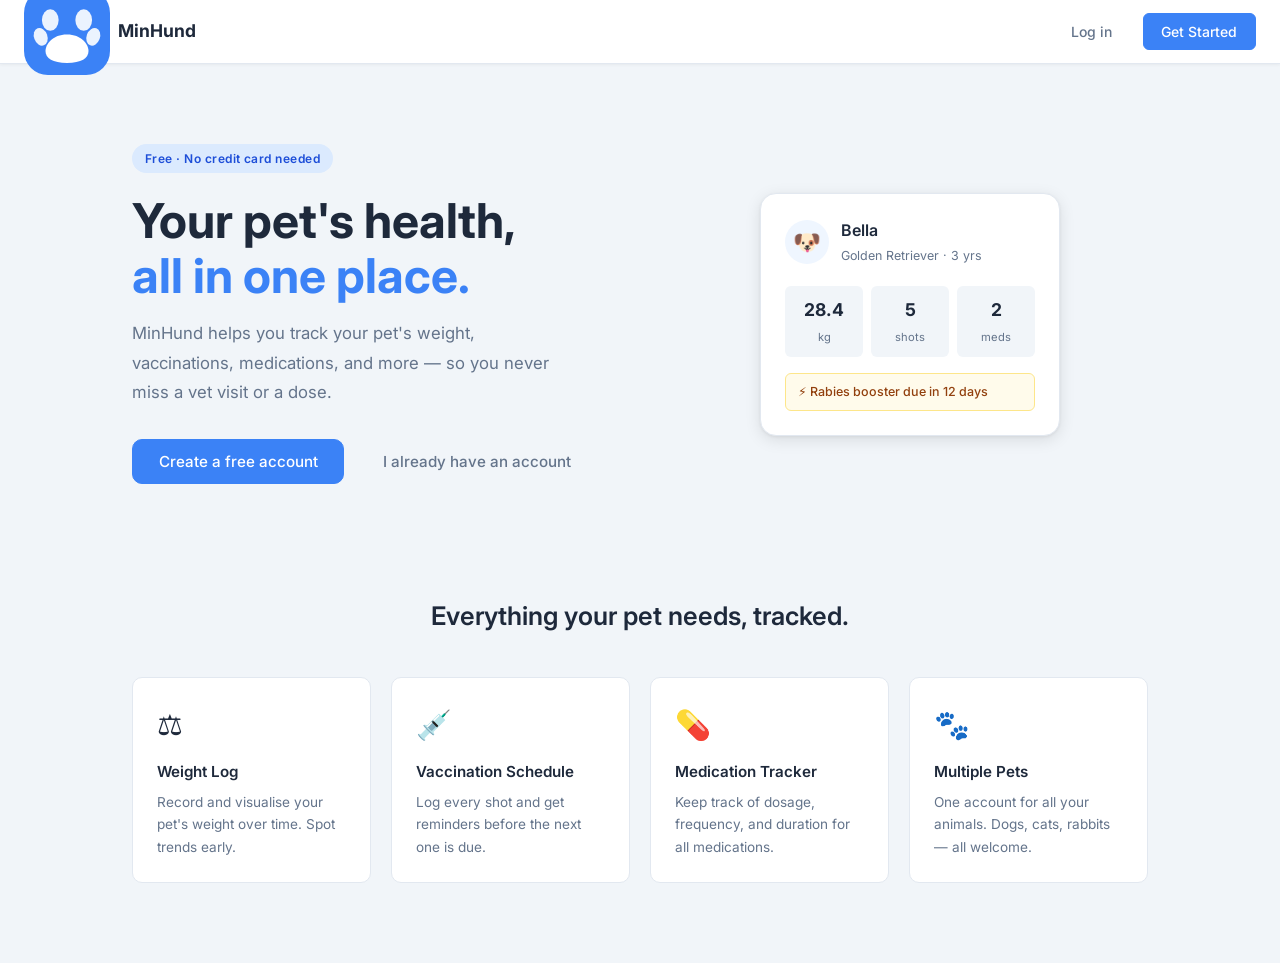
==== minhund/index.html @ 9fe9ff62 "Add MinHund pet health tracker app Full SPA with localStorage accounts, pet profiles, weight log wit" ====
<!DOCTYPE html>
<html lang="en">
<head>
  <meta charset="UTF-8" />
  <meta name="viewport" content="width=device-width, initial-scale=1.0" />
  <title>MinHund — Pet Health Tracker</title>
  <link rel="preconnect" href="https://fonts.googleapis.com" />
  <link rel="preconnect" href="https://fonts.gstatic.com" crossorigin />
  <link href="https://fonts.googleapis.com/css2?family=Inter:wght@300;400;500;600;700&display=swap" rel="stylesheet" />
  <link rel="stylesheet" href="styles.css" />
</head>
<body>

  <!-- ============ TOAST ============ -->
  <div id="toast" class="toast" role="alert" aria-live="polite"></div>

  <!-- ============ NAV ============ -->
  <nav class="nav" id="main-nav">
    <a href="#" class="nav__logo" onclick="showView('landing'); return false;">
      <svg class="nav__logo-icon" viewBox="0 0 36 36" fill="none" xmlns="http://www.w3.org/2000/svg">
        <rect width="36" height="36" rx="10" fill="#3B82F6"/>
        <ellipse cx="11" cy="13" rx="3.5" ry="4.5" fill="white" opacity="0.9"/>
        <ellipse cx="25" cy="13" rx="3.5" ry="4.5" fill="white" opacity="0.9"/>
        <ellipse cx="7" cy="20" rx="2.8" ry="3.8" fill="white" opacity="0.9" transform="rotate(-20 7 20)"/>
        <ellipse cx="29" cy="20" rx="2.8" ry="3.8" fill="white" opacity="0.9" transform="rotate(20 29 20)"/>
        <path d="M18 19 C12 19 9 23 9 26 C9 29 12 31 18 31 C24 31 27 29 27 26 C27 23 24 19 18 19Z" fill="white"/>
      </svg>
      <span>MinHund</span>
    </a>
    <div class="nav__actions" id="nav-actions">
      <button class="btn btn--ghost" onclick="showView('auth','login')">Log in</button>
      <button class="btn btn--primary" onclick="showView('auth','register')">Get Started</button>
    </div>
    <div class="nav__user hidden" id="nav-user">
      <span class="nav__greeting" id="nav-greeting"></span>
      <button class="btn btn--ghost btn--sm" onclick="logout()">Log out</button>
    </div>
  </nav>

  <!-- ============ VIEW: LANDING ============ -->
  <main id="view-landing" class="view">
    <section class="hero">
      <div class="hero__text">
        <span class="badge">Free · No credit card needed</span>
        <h1>Your pet's health,<br /><em>all in one place.</em></h1>
        <p>MinHund helps you track your pet's weight, vaccinations, medications, and more — so you never miss a vet visit or a dose.</p>
        <div class="hero__ctas">
          <button class="btn btn--primary btn--lg" onclick="showView('auth','register')">Create a free account</button>
          <button class="btn btn--ghost btn--lg" onclick="showView('auth','login')">I already have an account</button>
        </div>
      </div>
      <div class="hero__visual" aria-hidden="true">
        <div class="hero__card-demo">
          <div class="demo-card">
            <div class="demo-card__header">
              <div class="demo-avatar demo-avatar--dog">🐶</div>
              <div>
                <strong>Bella</strong>
                <span>Golden Retriever · 3 yrs</span>
              </div>
            </div>
            <div class="demo-stats">
              <div class="demo-stat"><span class="demo-stat__val">28.4</span><span class="demo-stat__label">kg</span></div>
              <div class="demo-stat"><span class="demo-stat__val">5</span><span class="demo-stat__label">shots</span></div>
              <div class="demo-stat"><span class="demo-stat__val">2</span><span class="demo-stat__label">meds</span></div>
            </div>
            <div class="demo-alert">⚡ Rabies booster due in 12 days</div>
          </div>
        </div>
      </div>
    </section>

    <section class="features">
      <h2>Everything your pet needs, tracked.</h2>
      <div class="features__grid">
        <div class="feature-card">
          <div class="feature-card__icon">⚖️</div>
          <h3>Weight Log</h3>
          <p>Record and visualise your pet's weight over time. Spot trends early.</p>
        </div>
        <div class="feature-card">
          <div class="feature-card__icon">💉</div>
          <h3>Vaccination Schedule</h3>
          <p>Log every shot and get reminders before the next one is due.</p>
        </div>
        <div class="feature-card">
          <div class="feature-card__icon">💊</div>
          <h3>Medication Tracker</h3>
          <p>Keep track of dosage, frequency, and duration for all medications.</p>
        </div>
        <div class="feature-card">
          <div class="feature-card__icon">🐾</div>
          <h3>Multiple Pets</h3>
          <p>One account for all your animals. Dogs, cats, rabbits — all welcome.</p>
        </div>
      </div>
    </section>
  </main>

  <!-- ============ VIEW: AUTH ============ -->
  <main id="view-auth" class="view hidden">
    <div class="auth-wrap">
      <div class="auth-box">
        <div class="auth-tabs">
          <button class="auth-tab active" id="tab-login" onclick="switchAuthTab('login')">Log in</button>
          <button class="auth-tab" id="tab-register" onclick="switchAuthTab('register')">Register</button>
        </div>

        <!-- Login -->
        <form id="form-login" class="auth-form" onsubmit="handleLogin(event)">
          <h2>Welcome back</h2>
          <div class="form-group">
            <label for="login-email">Email</label>
            <input type="email" id="login-email" class="input" placeholder="you@example.com" required />
          </div>
          <div class="form-group">
            <label for="login-password">Password</label>
            <input type="password" id="login-password" class="input" placeholder="••••••••" required />
          </div>
          <p class="auth-error hidden" id="login-error"></p>
          <button type="submit" class="btn btn--primary btn--full">Log in</button>
          <p class="auth-switch">No account? <a href="#" onclick="switchAuthTab('register'); return false;">Register free</a></p>
        </form>

        <!-- Register -->
        <form id="form-register" class="auth-form hidden" onsubmit="handleRegister(event)">
          <h2>Create your account</h2>
          <div class="form-group">
            <label for="reg-name">Your name</label>
            <input type="text" id="reg-name" class="input" placeholder="Jane Smith" required />
          </div>
          <div class="form-group">
            <label for="reg-email">Email</label>
            <input type="email" id="reg-email" class="input" placeholder="you@example.com" required />
          </div>
          <div class="form-group">
            <label for="reg-password">Password</label>
            <input type="password" id="reg-password" class="input" placeholder="Min. 6 characters" minlength="6" required />
          </div>
          <p class="auth-error hidden" id="reg-error"></p>
          <button type="submit" class="btn btn--primary btn--full">Create account</button>
          <p class="auth-switch">Already registered? <a href="#" onclick="switchAuthTab('login'); return false;">Log in</a></p>
        </form>
      </div>
    </div>
  </main>

  <!-- ============ VIEW: DASHBOARD ============ -->
  <main id="view-dashboard" class="view hidden">
    <div class="container">
      <div class="dashboard-header">
        <div>
          <h1 class="page-title">Your Pets</h1>
          <p class="page-sub" id="dashboard-sub"></p>
        </div>
        <button class="btn btn--primary" onclick="showView('pet-form')">
          <svg viewBox="0 0 20 20" fill="currentColor" width="16" height="16"><path d="M10 3a1 1 0 011 1v5h5a1 1 0 110 2h-5v5a1 1 0 11-2 0v-5H4a1 1 0 110-2h5V4a1 1 0 011-1z"/></svg>
          Add Pet
        </button>
      </div>

      <!-- Upcoming reminders -->
      <div id="reminders-section" class="hidden">
        <h2 class="section-title">Upcoming Reminders</h2>
        <div class="reminders-list" id="reminders-list"></div>
      </div>

      <!-- Pet grid -->
      <h2 class="section-title" id="pets-heading">All Pets</h2>
      <div class="pets-grid" id="pets-grid"></div>

      <!-- Empty state -->
      <div class="empty-state hidden" id="empty-pets">
        <div class="empty-state__icon">🐾</div>
        <h3>No pets yet</h3>
        <p>Add your first pet to start tracking their health.</p>
        <button class="btn btn--primary" onclick="showView('pet-form')">Add your first pet</button>
      </div>
    </div>
  </main>

  <!-- ============ VIEW: PET DETAIL ============ -->
  <main id="view-pet" class="view hidden">
    <div class="container">
      <button class="back-btn" onclick="showView('dashboard')">
        <svg viewBox="0 0 20 20" fill="currentColor" width="16" height="16"><path fill-rule="evenodd" d="M9.707 16.707a1 1 0 01-1.414 0l-6-6a1 1 0 010-1.414l6-6a1 1 0 011.414 1.414L5.414 9H17a1 1 0 110 2H5.414l4.293 4.293a1 1 0 010 1.414z"/></svg>
        Back to dashboard
      </button>

      <div class="pet-header" id="pet-header"></div>

      <div class="tabs">
        <button class="tab active" data-tab="overview" onclick="switchTab('overview')">Overview</button>
        <button class="tab" data-tab="weight" onclick="switchTab('weight')">Weight</button>
        <button class="tab" data-tab="vaccinations" onclick="switchTab('vaccinations')">Vaccinations</button>
        <button class="tab" data-tab="medications" onclick="switchTab('medications')">Medications</button>
      </div>

      <!-- Tab: Overview -->
      <div class="tab-panel active" id="panel-overview">
        <div class="overview-grid">
          <div class="card" id="overview-info"></div>
          <div class="card" id="overview-upcoming"></div>
        </div>
      </div>

      <!-- Tab: Weight -->
      <div class="tab-panel hidden" id="panel-weight">
        <div class="panel-header">
          <h2 class="section-title">Weight History</h2>
          <button class="btn btn--primary btn--sm" onclick="showModal('weight')">+ Add Entry</button>
        </div>
        <div class="card" id="weight-chart-wrap">
          <svg id="weight-chart" width="100%" height="160"></svg>
        </div>
        <div class="table-wrap">
          <table class="data-table" id="weight-table">
            <thead><tr><th>Date</th><th>Weight</th><th>Notes</th><th></th></tr></thead>
            <tbody id="weight-tbody"></tbody>
          </table>
        </div>
        <div class="empty-state hidden" id="weight-empty">
          <div class="empty-state__icon">⚖️</div>
          <p>No weight entries yet.</p>
          <button class="btn btn--primary btn--sm" onclick="showModal('weight')">Add first entry</button>
        </div>
      </div>

      <!-- Tab: Vaccinations -->
      <div class="tab-panel hidden" id="panel-vaccinations">
        <div class="panel-header">
          <h2 class="section-title">Vaccinations</h2>
          <button class="btn btn--primary btn--sm" onclick="showModal('vaccination')">+ Add Vaccination</button>
        </div>
        <div class="table-wrap">
          <table class="data-table" id="vacc-table">
            <thead><tr><th>Vaccine</th><th>Date Given</th><th>Next Due</th><th>Notes</th><th></th></tr></thead>
            <tbody id="vacc-tbody"></tbody>
          </table>
        </div>
        <div class="empty-state hidden" id="vacc-empty">
          <div class="empty-state__icon">💉</div>
          <p>No vaccinations recorded yet.</p>
          <button class="btn btn--primary btn--sm" onclick="showModal('vaccination')">Add first vaccination</button>
        </div>
      </div>

      <!-- Tab: Medications -->
      <div class="tab-panel hidden" id="panel-medications">
        <div class="panel-header">
          <h2 class="section-title">Medications</h2>
          <button class="btn btn--primary btn--sm" onclick="showModal('medication')">+ Add Medication</button>
        </div>
        <div class="table-wrap">
          <table class="data-table" id="med-table">
            <thead><tr><th>Medication</th><th>Dosage</th><th>Frequency</th><th>Start</th><th>End</th><th>Notes</th><th></th></tr></thead>
            <tbody id="med-tbody"></tbody>
          </table>
        </div>
        <div class="empty-state hidden" id="med-empty">
          <div class="empty-state__icon">💊</div>
          <p>No medications recorded yet.</p>
          <button class="btn btn--primary btn--sm" onclick="showModal('medication')">Add first medication</button>
        </div>
      </div>
    </div>
  </main>

  <!-- ============ VIEW: PET FORM (add/edit) ============ -->
  <main id="view-pet-form" class="view hidden">
    <div class="container container--narrow">
      <button class="back-btn" id="pet-form-back" onclick="showView('dashboard')">
        <svg viewBox="0 0 20 20" fill="currentColor" width="16" height="16"><path fill-rule="evenodd" d="M9.707 16.707a1 1 0 01-1.414 0l-6-6a1 1 0 010-1.414l6-6a1 1 0 011.414 1.414L5.414 9H17a1 1 0 110 2H5.414l4.293 4.293a1 1 0 010 1.414z"/></svg>
        Cancel
      </button>
      <h1 class="page-title" id="pet-form-title">Add a Pet</h1>
      <form class="card form-card" id="pet-form" onsubmit="handlePetForm(event)">
        <div class="form-row">
          <div class="form-group">
            <label for="pet-name">Pet Name *</label>
            <input type="text" id="pet-name" class="input" placeholder="Bella" required />
          </div>
          <div class="form-group">
            <label for="pet-species">Species *</label>
            <select id="pet-species" class="input" required>
              <option value="">Select…</option>
              <option>Dog</option>
              <option>Cat</option>
              <option>Rabbit</option>
              <option>Bird</option>
              <option>Other</option>
            </select>
          </div>
        </div>
        <div class="form-row">
          <div class="form-group">
            <label for="pet-breed">Breed</label>
            <input type="text" id="pet-breed" class="input" placeholder="e.g. Golden Retriever" />
          </div>
          <div class="form-group">
            <label for="pet-gender">Gender</label>
            <select id="pet-gender" class="input">
              <option value="">Unknown</option>
              <option>Male</option>
              <option>Female</option>
            </select>
          </div>
        </div>
        <div class="form-row">
          <div class="form-group">
            <label for="pet-dob">Date of Birth</label>
            <input type="date" id="pet-dob" class="input" />
          </div>
          <div class="form-group">
            <label for="pet-color">Colour / Markings</label>
            <input type="text" id="pet-color" class="input" placeholder="e.g. Golden, white paws" />
          </div>
        </div>
        <div class="form-group">
          <label for="pet-microchip">Microchip Number</label>
          <input type="text" id="pet-microchip" class="input" placeholder="15-digit number" />
        </div>
        <div class="form-group">
          <label for="pet-notes">Notes</label>
          <textarea id="pet-notes" class="input textarea" rows="3" placeholder="Allergies, vet info, anything useful…"></textarea>
        </div>
        <div class="form-actions">
          <button type="button" class="btn btn--ghost" onclick="showView('dashboard')">Cancel</button>
          <button type="submit" class="btn btn--primary" id="pet-form-submit">Save Pet</button>
        </div>
      </form>
    </div>
  </main>

  <!-- ============ MODALS ============ -->
  <div class="modal-backdrop hidden" id="modal-backdrop" onclick="hideModal()"></div>

  <!-- Weight modal -->
  <div class="modal hidden" id="modal-weight">
    <div class="modal__header">
      <h3>Add Weight Entry</h3>
      <button class="modal__close" onclick="hideModal()">✕</button>
    </div>
    <form onsubmit="handleAddRecord(event,'weight')">
      <div class="form-row">
        <div class="form-group">
          <label for="w-date">Date *</label>
          <input type="date" id="w-date" class="input" required />
        </div>
        <div class="form-group">
          <label for="w-value">Weight *</label>
          <div class="input-group">
            <input type="number" id="w-value" class="input" step="0.1" min="0" placeholder="0.0" required />
            <select id="w-unit" class="input input--unit">
              <option>kg</option>
              <option>lbs</option>
            </select>
          </div>
        </div>
      </div>
      <div class="form-group">
        <label for="w-notes">Notes</label>
        <input type="text" id="w-notes" class="input" placeholder="Optional notes" />
      </div>
      <div class="form-actions">
        <button type="button" class="btn btn--ghost" onclick="hideModal()">Cancel</button>
        <button type="submit" class="btn btn--primary">Save Entry</button>
      </div>
    </form>
  </div>

  <!-- Vaccination modal -->
  <div class="modal hidden" id="modal-vaccination">
    <div class="modal__header">
      <h3>Add Vaccination</h3>
      <button class="modal__close" onclick="hideModal()">✕</button>
    </div>
    <form onsubmit="handleAddRecord(event,'vaccination')">
      <div class="form-group">
        <label for="v-name">Vaccine Name *</label>
        <input type="text" id="v-name" class="input" placeholder="e.g. Rabies, Distemper" required />
      </div>
      <div class="form-row">
        <div class="form-group">
          <label for="v-given">Date Given *</label>
          <input type="date" id="v-given" class="input" required />
        </div>
        <div class="form-group">
          <label for="v-due">Next Due</label>
          <input type="date" id="v-due" class="input" />
        </div>
      </div>
      <div class="form-group">
        <label for="v-notes">Notes</label>
        <input type="text" id="v-notes" class="input" placeholder="Batch number, clinic, etc." />
      </div>
      <div class="form-actions">
        <button type="button" class="btn btn--ghost" onclick="hideModal()">Cancel</button>
        <button type="submit" class="btn btn--primary">Save Vaccination</button>
      </div>
    </form>
  </div>

  <!-- Medication modal -->
  <div class="modal hidden" id="modal-medication">
    <div class="modal__header">
      <h3>Add Medication</h3>
      <button class="modal__close" onclick="hideModal()">✕</button>
    </div>
    <form onsubmit="handleAddRecord(event,'medication')">
      <div class="form-row">
        <div class="form-group">
          <label for="m-name">Medication Name *</label>
          <input type="text" id="m-name" class="input" placeholder="e.g. Bravecto, Apoquel" required />
        </div>
        <div class="form-group">
          <label for="m-dosage">Dosage *</label>
          <input type="text" id="m-dosage" class="input" placeholder="e.g. 500mg" required />
        </div>
      </div>
      <div class="form-group">
        <label for="m-frequency">Frequency *</label>
        <input type="text" id="m-frequency" class="input" placeholder="e.g. Once daily, Every 3 months" required />
      </div>
      <div class="form-row">
        <div class="form-group">
          <label for="m-start">Start Date</label>
          <input type="date" id="m-start" class="input" />
        </div>
        <div class="form-group">
          <label for="m-end">End Date</label>
          <input type="date" id="m-end" class="input" />
        </div>
      </div>
      <div class="form-group">
        <label for="m-notes">Notes</label>
        <input type="text" id="m-notes" class="input" placeholder="Prescribing vet, reason, etc." />
      </div>
      <div class="form-actions">
        <button type="button" class="btn btn--ghost" onclick="hideModal()">Cancel</button>
        <button type="submit" class="btn btn--primary">Save Medication</button>
      </div>
    </form>
  </div>

  <script src="app.js"></script>
</body>
</html>
---- minhund/styles.css ----
/* ===========================
   Reset & Variables
   =========================== */
*, *::before, *::after { box-sizing: border-box; margin: 0; padding: 0; }

:root {
  --blue:        #3B82F6;
  --blue-dark:   #1D4ED8;
  --blue-light:  #EFF6FF;
  --blue-mid:    #DBEAFE;
  --amber:       #F59E0B;
  --amber-light: #FFFBEB;
  --green:       #10B981;
  --green-light: #ECFDF5;
  --red:         #EF4444;
  --red-light:   #FEF2F2;
  --purple:      #8B5CF6;

  --bg:       #F1F5F9;
  --surface:  #FFFFFF;
  --border:   #E2E8F0;
  --text:     #1E293B;
  --muted:    #64748B;
  --subtle:   #94A3B8;

  --nav-h: 64px;
  --radius: 10px;
  --radius-sm: 6px;
  --radius-lg: 16px;
  --shadow: 0 1px 3px rgba(0,0,0,0.08), 0 4px 16px rgba(0,0,0,0.04);
  --shadow-md: 0 4px 16px rgba(0,0,0,0.1), 0 1px 3px rgba(0,0,0,0.06);
  --transition: 0.2s ease;
  --font: 'Inter', system-ui, sans-serif;
}

html { scroll-behavior: smooth; }

body {
  font-family: var(--font);
  background: var(--bg);
  color: var(--text);
  font-size: 0.9rem;
  line-height: 1.6;
  -webkit-font-smoothing: antialiased;
  padding-top: var(--nav-h);
}

a { color: var(--blue); text-decoration: none; }
a:hover { text-decoration: underline; }
ul { list-style: none; }
svg { display: block; }
button { font-family: var(--font); cursor: pointer; }
input, select, textarea { font-family: var(--font); }

.hidden { display: none !important; }

/* ===========================
   Layout
   =========================== */
.container {
  max-width: 1080px;
  margin-inline: auto;
  padding: 2.5rem 1.5rem;
}

.container--narrow {
  max-width: 640px;
}

/* ===========================
   Navigation
   =========================== */
.nav {
  position: fixed;
  top: 0; left: 0; right: 0;
  height: var(--nav-h);
  display: flex;
  align-items: center;
  justify-content: space-between;
  padding-inline: 1.5rem;
  background: var(--surface);
  border-bottom: 1px solid var(--border);
  box-shadow: 0 1px 3px rgba(0,0,0,0.05);
  z-index: 50;
}

.nav__logo {
  display: flex;
  align-items: center;
  gap: 0.5rem;
  text-decoration: none;
  color: var(--text);
  font-weight: 700;
  font-size: 1.1rem;
}

.nav__logo-icon { flex-shrink: 0; }

.nav__actions, .nav__user {
  display: flex;
  align-items: center;
  gap: 0.75rem;
}

.nav__greeting {
  font-size: 0.85rem;
  color: var(--muted);
}

/* ===========================
   Buttons
   =========================== */
.btn {
  display: inline-flex;
  align-items: center;
  gap: 0.4rem;
  padding: 0.55rem 1.1rem;
  border-radius: var(--radius-sm);
  font-size: 0.875rem;
  font-weight: 500;
  border: 1.5px solid transparent;
  transition: all var(--transition);
  white-space: nowrap;
}

.btn--primary {
  background: var(--blue);
  color: white;
  border-color: var(--blue);
}
.btn--primary:hover {
  background: var(--blue-dark);
  border-color: var(--blue-dark);
  transform: translateY(-1px);
  box-shadow: 0 4px 12px rgba(59,130,246,0.3);
}

.btn--ghost {
  background: transparent;
  color: var(--muted);
  border-color: transparent;
}
.btn--ghost:hover { color: var(--text); background: var(--bg); }

.btn--danger {
  background: transparent;
  color: var(--red);
  border-color: transparent;
  padding: 0.3rem 0.5rem;
  font-size: 0.8rem;
}
.btn--danger:hover { background: var(--red-light); }

.btn--lg { padding: 0.75rem 1.6rem; font-size: 0.95rem; border-radius: var(--radius); }
.btn--sm { padding: 0.4rem 0.85rem; font-size: 0.8rem; }
.btn--full { width: 100%; justify-content: center; }

/* ===========================
   Views
   =========================== */
.view { min-height: calc(100vh - var(--nav-h)); }

/* ===========================
   Landing
   =========================== */
.hero {
  display: grid;
  grid-template-columns: 1fr 1fr;
  gap: 4rem;
  align-items: center;
  max-width: 1080px;
  margin-inline: auto;
  padding: 5rem 2rem 4rem;
}

.hero .badge {
  display: inline-block;
  background: var(--blue-mid);
  color: var(--blue-dark);
  font-size: 0.75rem;
  font-weight: 600;
  letter-spacing: 0.04em;
  padding: 0.3rem 0.8rem;
  border-radius: 100px;
  margin-bottom: 1.25rem;
}

.hero h1 {
  font-size: clamp(2rem, 4vw, 3rem);
  font-weight: 700;
  line-height: 1.15;
  color: var(--text);
  margin-bottom: 1rem;
}

.hero h1 em {
  font-style: normal;
  color: var(--blue);
}

.hero > .hero__text > p {
  font-size: 1.05rem;
  color: var(--muted);
  max-width: 420px;
  margin-bottom: 2rem;
  line-height: 1.75;
}

.hero__ctas {
  display: flex;
  gap: 0.75rem;
  flex-wrap: wrap;
}

/* Demo card */
.hero__card-demo {
  display: flex;
  justify-content: center;
}

.demo-card {
  background: var(--surface);
  border: 1px solid var(--border);
  border-radius: var(--radius-lg);
  padding: 1.5rem;
  width: 100%;
  max-width: 300px;
  box-shadow: var(--shadow-md);
}

.demo-card__header {
  display: flex;
  align-items: center;
  gap: 0.75rem;
  margin-bottom: 1.25rem;
}

.demo-avatar {
  width: 44px;
  height: 44px;
  border-radius: 50%;
  display: flex;
  align-items: center;
  justify-content: center;
  font-size: 1.4rem;
  background: var(--blue-light);
}

.demo-card__header strong {
  display: block;
  font-size: 1rem;
  font-weight: 600;
}

.demo-card__header span {
  font-size: 0.78rem;
  color: var(--muted);
}

.demo-stats {
  display: grid;
  grid-template-columns: repeat(3, 1fr);
  gap: 0.5rem;
  margin-bottom: 1rem;
}

.demo-stat {
  background: var(--bg);
  border-radius: var(--radius-sm);
  padding: 0.6rem 0.4rem;
  text-align: center;
}

.demo-stat__val {
  display: block;
  font-size: 1.1rem;
  font-weight: 700;
  color: var(--text);
}

.demo-stat__label {
  font-size: 0.7rem;
  color: var(--muted);
}

.demo-alert {
  background: var(--amber-light);
  color: #92400E;
  border: 1px solid #FDE68A;
  border-radius: var(--radius-sm);
  padding: 0.5rem 0.75rem;
  font-size: 0.78rem;
  font-weight: 500;
}

/* Features */
.features {
  max-width: 1080px;
  margin-inline: auto;
  padding: 3rem 2rem 5rem;
}

.features h2 {
  font-size: 1.6rem;
  font-weight: 600;
  text-align: center;
  margin-bottom: 2.5rem;
  color: var(--text);
}

.features__grid {
  display: grid;
  grid-template-columns: repeat(4, 1fr);
  gap: 1.25rem;
}

.feature-card {
  background: var(--surface);
  border: 1px solid var(--border);
  border-radius: var(--radius);
  padding: 1.5rem;
  transition: box-shadow var(--transition), transform var(--transition);
}

.feature-card:hover {
  box-shadow: var(--shadow-md);
  transform: translateY(-3px);
}

.feature-card__icon {
  font-size: 1.8rem;
  margin-bottom: 0.75rem;
}

.feature-card h3 {
  font-size: 0.95rem;
  font-weight: 600;
  margin-bottom: 0.4rem;
}

.feature-card p {
  font-size: 0.85rem;
  color: var(--muted);
  line-height: 1.65;
}

/* ===========================
   Auth
   =========================== */
.auth-wrap {
  display: flex;
  align-items: center;
  justify-content: center;
  min-height: calc(100vh - var(--nav-h));
  padding: 2rem 1rem;
}

.auth-box {
  background: var(--surface);
  border: 1px solid var(--border);
  border-radius: var(--radius-lg);
  padding: 2.5rem;
  width: 100%;
  max-width: 420px;
  box-shadow: var(--shadow-md);
}

.auth-tabs {
  display: flex;
  border-bottom: 1px solid var(--border);
  margin-bottom: 2rem;
}

.auth-tab {
  flex: 1;
  background: none;
  border: none;
  padding: 0.75rem;
  font-size: 0.9rem;
  font-weight: 500;
  color: var(--muted);
  cursor: pointer;
  border-bottom: 2px solid transparent;
  margin-bottom: -1px;
  transition: all var(--transition);
}

.auth-tab.active {
  color: var(--blue);
  border-bottom-color: var(--blue);
}

.auth-form h2 {
  font-size: 1.25rem;
  font-weight: 600;
  margin-bottom: 1.5rem;
}

.auth-error {
  font-size: 0.83rem;
  color: var(--red);
  background: var(--red-light);
  border-radius: var(--radius-sm);
  padding: 0.5rem 0.75rem;
  margin-bottom: 0.75rem;
}

.auth-switch {
  text-align: center;
  color: var(--muted);
  font-size: 0.83rem;
  margin-top: 1rem;
}

/* ===========================
   Form elements
   =========================== */
.form-group {
  display: flex;
  flex-direction: column;
  gap: 0.35rem;
  margin-bottom: 1rem;
}

.form-group label {
  font-size: 0.8rem;
  font-weight: 500;
  color: var(--muted);
  letter-spacing: 0.02em;
}

.input {
  background: var(--bg);
  border: 1.5px solid var(--border);
  border-radius: var(--radius-sm);
  padding: 0.6rem 0.85rem;
  font-size: 0.9rem;
  color: var(--text);
  width: 100%;
  transition: border-color var(--transition), box-shadow var(--transition);
  outline: none;
  appearance: none;
}

.input:focus {
  border-color: var(--blue);
  box-shadow: 0 0 0 3px rgba(59,130,246,0.12);
  background: var(--surface);
}

.input::placeholder { color: var(--subtle); }
.textarea { resize: vertical; min-height: 80px; }

.input-group {
  display: flex;
  gap: 0.5rem;
}

.input--unit {
  width: 70px;
  flex-shrink: 0;
}

.form-row {
  display: grid;
  grid-template-columns: 1fr 1fr;
  gap: 1rem;
}

.form-actions {
  display: flex;
  justify-content: flex-end;
  gap: 0.75rem;
  margin-top: 1.5rem;
}

.form-card {
  padding: 2rem;
}

/* ===========================
   Dashboard
   =========================== */
.dashboard-header {
  display: flex;
  justify-content: space-between;
  align-items: flex-start;
  margin-bottom: 2rem;
  flex-wrap: wrap;
  gap: 1rem;
}

.page-title {
  font-size: 1.6rem;
  font-weight: 700;
  color: var(--text);
}

.page-sub {
  font-size: 0.85rem;
  color: var(--muted);
  margin-top: 0.2rem;
}

.section-title {
  font-size: 1rem;
  font-weight: 600;
  color: var(--text);
  margin-bottom: 1rem;
}

/* Reminders */
.reminders-list {
  display: flex;
  flex-direction: column;
  gap: 0.5rem;
  margin-bottom: 2rem;
}

.reminder-item {
  display: flex;
  align-items: center;
  gap: 0.75rem;
  background: var(--amber-light);
  border: 1px solid #FDE68A;
  border-radius: var(--radius-sm);
  padding: 0.6rem 0.9rem;
  font-size: 0.85rem;
}

.reminder-item.urgent {
  background: var(--red-light);
  border-color: #FECACA;
}

.reminder-item__icon { font-size: 1rem; }
.reminder-item__text { color: var(--text); }
.reminder-item__days { margin-left: auto; font-weight: 600; font-size: 0.8rem; color: var(--muted); }

/* Pets grid */
.pets-grid {
  display: grid;
  grid-template-columns: repeat(auto-fill, minmax(260px, 1fr));
  gap: 1.25rem;
}

.pet-card {
  background: var(--surface);
  border: 1.5px solid var(--border);
  border-radius: var(--radius-lg);
  padding: 1.5rem;
  cursor: pointer;
  transition: all var(--transition);
  box-shadow: var(--shadow);
}

.pet-card:hover {
  border-color: var(--blue);
  box-shadow: var(--shadow-md);
  transform: translateY(-3px);
}

.pet-card__top {
  display: flex;
  align-items: center;
  gap: 1rem;
  margin-bottom: 1rem;
}

.pet-avatar {
  width: 52px;
  height: 52px;
  border-radius: 50%;
  background: var(--blue-light);
  display: flex;
  align-items: center;
  justify-content: center;
  font-size: 1.5rem;
  flex-shrink: 0;
}

.pet-card__name {
  font-size: 1.05rem;
  font-weight: 700;
  margin-bottom: 0.15rem;
}

.pet-card__meta {
  font-size: 0.78rem;
  color: var(--muted);
}

.pet-card__stats {
  display: flex;
  gap: 0.75rem;
  flex-wrap: wrap;
}

.pet-chip {
  background: var(--bg);
  border-radius: 100px;
  padding: 0.25rem 0.6rem;
  font-size: 0.75rem;
  color: var(--muted);
  display: flex;
  align-items: center;
  gap: 0.25rem;
}

.pet-chip.alert {
  background: var(--amber-light);
  color: #92400E;
}

/* ===========================
   Pet Detail
   =========================== */
.back-btn {
  display: inline-flex;
  align-items: center;
  gap: 0.4rem;
  background: none;
  border: none;
  color: var(--muted);
  font-size: 0.85rem;
  cursor: pointer;
  margin-bottom: 1.5rem;
  padding: 0;
  transition: color var(--transition);
}
.back-btn:hover { color: var(--blue); }

.pet-header {
  display: flex;
  align-items: center;
  gap: 1.5rem;
  margin-bottom: 2rem;
  flex-wrap: wrap;
}

.pet-header__avatar {
  width: 72px;
  height: 72px;
  border-radius: 50%;
  background: var(--blue-light);
  display: flex;
  align-items: center;
  justify-content: center;
  font-size: 2rem;
  flex-shrink: 0;
}

.pet-header__info h1 {
  font-size: 1.6rem;
  font-weight: 700;
}

.pet-header__meta {
  font-size: 0.85rem;
  color: var(--muted);
  margin-top: 0.2rem;
}

.pet-header__actions {
  margin-left: auto;
  display: flex;
  gap: 0.5rem;
}

/* Tabs */
.tabs {
  display: flex;
  gap: 0;
  border-bottom: 2px solid var(--border);
  margin-bottom: 1.5rem;
  overflow-x: auto;
}

.tab {
  background: none;
  border: none;
  padding: 0.75rem 1.25rem;
  font-size: 0.875rem;
  font-weight: 500;
  color: var(--muted);
  cursor: pointer;
  border-bottom: 2px solid transparent;
  margin-bottom: -2px;
  white-space: nowrap;
  transition: all var(--transition);
}

.tab.active, .tab:hover { color: var(--blue); }
.tab.active { border-bottom-color: var(--blue); }

.tab-panel { display: none; }
.tab-panel.active { display: block; }

.panel-header {
  display: flex;
  justify-content: space-between;
  align-items: center;
  margin-bottom: 1rem;
}

/* Overview grid */
.overview-grid {
  display: grid;
  grid-template-columns: 1fr 1fr;
  gap: 1.25rem;
}

/* Card */
.card {
  background: var(--surface);
  border: 1px solid var(--border);
  border-radius: var(--radius);
  padding: 1.5rem;
  box-shadow: var(--shadow);
}

.card h3 {
  font-size: 0.9rem;
  font-weight: 600;
  color: var(--muted);
  margin-bottom: 1rem;
  text-transform: uppercase;
  letter-spacing: 0.06em;
}

.info-grid {
  display: grid;
  grid-template-columns: 1fr 1fr;
  gap: 0.75rem 1.5rem;
}

.info-item__label {
  font-size: 0.72rem;
  color: var(--subtle);
  text-transform: uppercase;
  letter-spacing: 0.05em;
  margin-bottom: 0.15rem;
}

.info-item__value {
  font-size: 0.9rem;
  font-weight: 500;
  color: var(--text);
}

.upcoming-list {
  display: flex;
  flex-direction: column;
  gap: 0.5rem;
}

.upcoming-item {
  display: flex;
  align-items: center;
  gap: 0.6rem;
  font-size: 0.85rem;
  padding: 0.5rem;
  border-radius: var(--radius-sm);
  background: var(--bg);
}

.upcoming-item .badge-days {
  margin-left: auto;
  font-size: 0.75rem;
  font-weight: 600;
  color: var(--amber);
}

.upcoming-item .badge-days.urgent { color: var(--red); }

/* Table */
.table-wrap {
  background: var(--surface);
  border: 1px solid var(--border);
  border-radius: var(--radius);
  overflow: hidden;
  box-shadow: var(--shadow);
}

.data-table {
  width: 100%;
  border-collapse: collapse;
  font-size: 0.875rem;
}

.data-table th {
  background: var(--bg);
  padding: 0.75rem 1rem;
  text-align: left;
  font-size: 0.75rem;
  font-weight: 600;
  text-transform: uppercase;
  letter-spacing: 0.05em;
  color: var(--muted);
  border-bottom: 1px solid var(--border);
}

.data-table td {
  padding: 0.85rem 1rem;
  border-bottom: 1px solid var(--border);
  color: var(--text);
  vertical-align: middle;
}

.data-table tr:last-child td { border-bottom: none; }
.data-table tr:hover td { background: var(--bg); }

.status-pill {
  display: inline-block;
  padding: 0.2rem 0.6rem;
  border-radius: 100px;
  font-size: 0.72rem;
  font-weight: 600;
}

.status-pill--due { background: var(--amber-light); color: #92400E; }
.status-pill--ok  { background: var(--green-light); color: #065F46; }
.status-pill--overdue { background: var(--red-light); color: #991B1B; }
.status-pill--active { background: var(--blue-light); color: var(--blue-dark); }

/* Weight chart */
#weight-chart-wrap {
  margin-bottom: 1.25rem;
  padding: 1rem;
  min-height: 180px;
}

.chart-line { fill: none; stroke: var(--blue); stroke-width: 2.5; stroke-linejoin: round; stroke-linecap: round; }
.chart-area { fill: url(#chart-gradient); }
.chart-dot  { fill: var(--blue); stroke: white; stroke-width: 2; }
.chart-label{ font-size: 10px; fill: var(--muted); font-family: var(--font); }
.chart-empty { font-size: 0.85rem; fill: var(--subtle); font-family: var(--font); }

/* ===========================
   Modal
   =========================== */
.modal-backdrop {
  position: fixed;
  inset: 0;
  background: rgba(15, 23, 42, 0.5);
  backdrop-filter: blur(4px);
  z-index: 200;
}

.modal {
  position: fixed;
  top: 50%;
  left: 50%;
  transform: translate(-50%, -50%);
  background: var(--surface);
  border: 1px solid var(--border);
  border-radius: var(--radius-lg);
  padding: 1.75rem;
  width: 100%;
  max-width: 480px;
  max-height: 90vh;
  overflow-y: auto;
  z-index: 201;
  box-shadow: 0 20px 60px rgba(0,0,0,0.2);
}

.modal__header {
  display: flex;
  justify-content: space-between;
  align-items: center;
  margin-bottom: 1.25rem;
}

.modal__header h3 { font-size: 1rem; font-weight: 600; }

.modal__close {
  background: none;
  border: none;
  font-size: 1rem;
  color: var(--muted);
  cursor: pointer;
  padding: 0.25rem;
  line-height: 1;
  transition: color var(--transition);
}
.modal__close:hover { color: var(--text); }

/* ===========================
   Empty state
   =========================== */
.empty-state {
  text-align: center;
  padding: 4rem 2rem;
  color: var(--muted);
}

.empty-state__icon {
  font-size: 2.5rem;
  margin-bottom: 0.75rem;
}

.empty-state h3 {
  font-size: 1rem;
  font-weight: 600;
  color: var(--text);
  margin-bottom: 0.4rem;
}

.empty-state p {
  font-size: 0.875rem;
  margin-bottom: 1.25rem;
}

/* ===========================
   Toast
   =========================== */
.toast {
  position: fixed;
  bottom: 1.5rem;
  right: 1.5rem;
  background: var(--text);
  color: white;
  padding: 0.75rem 1.25rem;
  border-radius: var(--radius);
  font-size: 0.875rem;
  font-weight: 500;
  z-index: 300;
  transform: translateY(100px);
  opacity: 0;
  transition: transform 0.3s ease, opacity 0.3s ease;
  max-width: 320px;
  box-shadow: var(--shadow-md);
}

.toast.show {
  transform: translateY(0);
  opacity: 1;
}

.toast.success { background: var(--green); }
.toast.error   { background: var(--red); }

/* ===========================
   Responsive
   =========================== */
@media (max-width: 768px) {
  .hero { grid-template-columns: 1fr; padding: 3rem 1.5rem; }
  .hero__visual { display: none; }
  .features__grid { grid-template-columns: repeat(2, 1fr); }
  .overview-grid { grid-template-columns: 1fr; }
  .form-row { grid-template-columns: 1fr; }
  .pet-header__actions { margin-left: 0; }
  .modal { max-width: calc(100vw - 2rem); }
}

@media (max-width: 480px) {
  .features__grid { grid-template-columns: 1fr; }
  .info-grid { grid-template-columns: 1fr; }
}
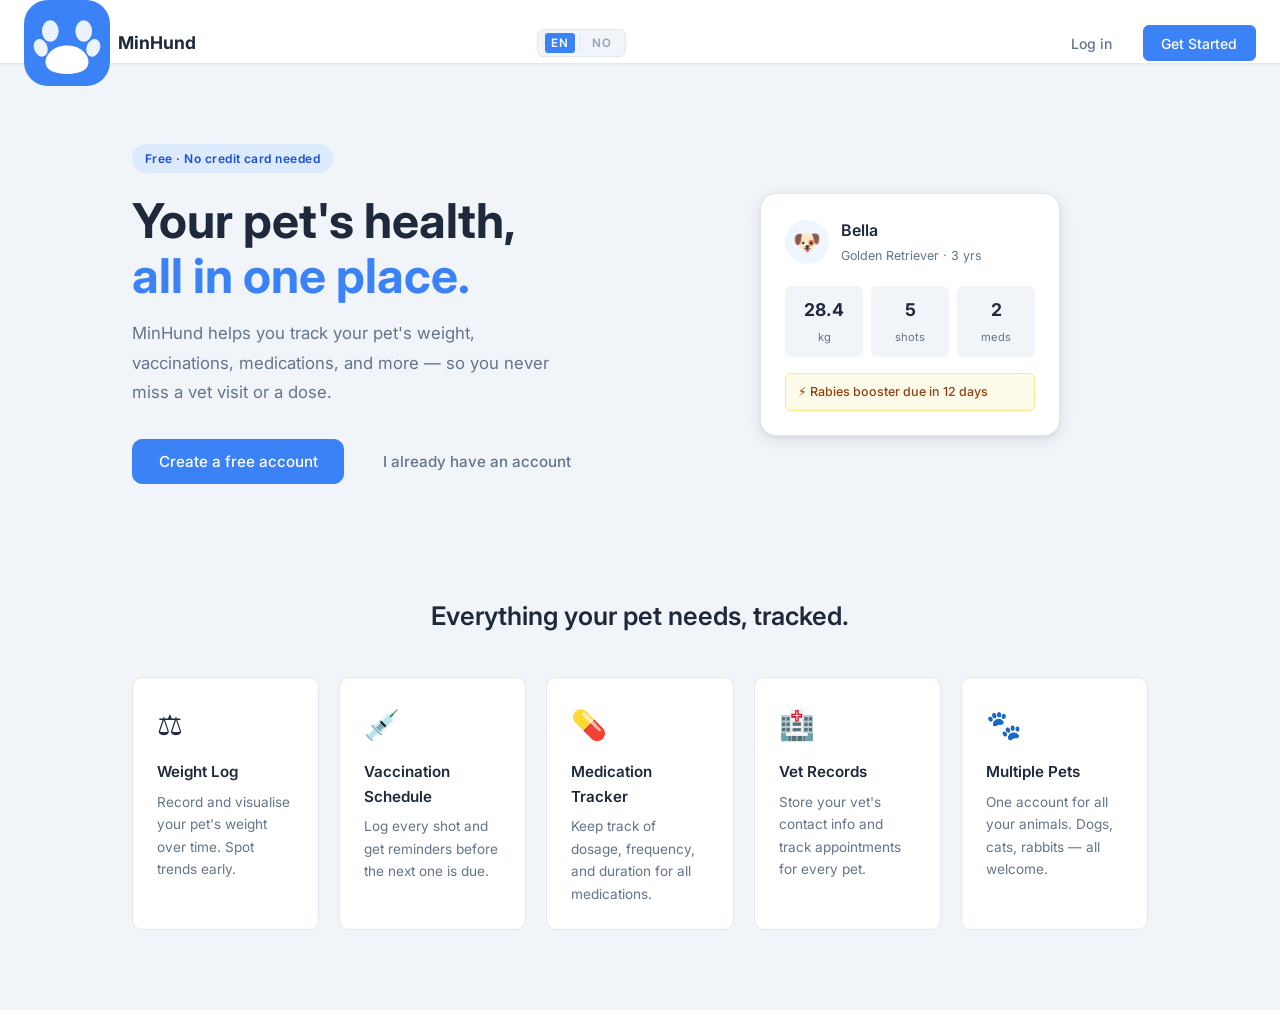
==== commit 2d9e61cb: "Add EN/NO language toggle, pet photo upload, and vet tab to MinHund - Language toggle (EN/NO) in nav" ====
--- a/minhund/index.html
+++ b/minhund/index.html
@@ -1,5 +1,5 @@
 <!DOCTYPE html>
-<html lang="en">
+<html lang="en" id="html-root">
 <head>
   <meta charset="UTF-8" />
   <meta name="viewport" content="width=device-width, initial-scale=1.0" />
@@ -27,13 +27,22 @@
       </svg>
       <span>MinHund</span>
     </a>
+
+    <div class="nav__center">
+      <div class="lang-toggle">
+        <button id="lang-en" class="lang-btn active" onclick="setLang('en')">EN</button>
+        <span class="lang-divider">|</span>
+        <button id="lang-no" class="lang-btn" onclick="setLang('no')">NO</button>
+      </div>
+    </div>
+
     <div class="nav__actions" id="nav-actions">
-      <button class="btn btn--ghost" onclick="showView('auth','login')">Log in</button>
-      <button class="btn btn--primary" onclick="showView('auth','register')">Get Started</button>
+      <button class="btn btn--ghost" onclick="showView('auth','login')" data-i18n="navLogin">Log in</button>
+      <button class="btn btn--primary" onclick="showView('auth','register')" data-i18n="navGetStarted">Get Started</button>
     </div>
     <div class="nav__user hidden" id="nav-user">
       <span class="nav__greeting" id="nav-greeting"></span>
-      <button class="btn btn--ghost btn--sm" onclick="logout()">Log out</button>
+      <button class="btn btn--ghost btn--sm" onclick="logout()" data-i18n="navLogout">Log out</button>
     </div>
   </nav>
 
@@ -41,19 +50,19 @@
   <main id="view-landing" class="view">
     <section class="hero">
       <div class="hero__text">
-        <span class="badge">Free · No credit card needed</span>
-        <h1>Your pet's health,<br /><em>all in one place.</em></h1>
-        <p>MinHund helps you track your pet's weight, vaccinations, medications, and more — so you never miss a vet visit or a dose.</p>
+        <span class="badge" data-i18n="heroBadge">Free · No credit card needed</span>
+        <h1><span data-i18n="heroTitle">Your pet's health,</span><br /><em data-i18n="heroTitleEm">all in one place.</em></h1>
+        <p data-i18n="heroSub">MinHund helps you track your pet's weight, vaccinations, medications, and more — so you never miss a vet visit or a dose.</p>
         <div class="hero__ctas">
-          <button class="btn btn--primary btn--lg" onclick="showView('auth','register')">Create a free account</button>
-          <button class="btn btn--ghost btn--lg" onclick="showView('auth','login')">I already have an account</button>
+          <button class="btn btn--primary btn--lg" onclick="showView('auth','register')" data-i18n="heroCta1">Create a free account</button>
+          <button class="btn btn--ghost btn--lg" onclick="showView('auth','login')" data-i18n="heroCta2">I already have an account</button>
         </div>
       </div>
       <div class="hero__visual" aria-hidden="true">
         <div class="hero__card-demo">
           <div class="demo-card">
             <div class="demo-card__header">
-              <div class="demo-avatar demo-avatar--dog">🐶</div>
+              <div class="demo-avatar">🐶</div>
               <div>
                 <strong>Bella</strong>
                 <span>Golden Retriever · 3 yrs</span>
@@ -61,37 +70,42 @@
             </div>
             <div class="demo-stats">
               <div class="demo-stat"><span class="demo-stat__val">28.4</span><span class="demo-stat__label">kg</span></div>
-              <div class="demo-stat"><span class="demo-stat__val">5</span><span class="demo-stat__label">shots</span></div>
-              <div class="demo-stat"><span class="demo-stat__val">2</span><span class="demo-stat__label">meds</span></div>
-            </div>
-            <div class="demo-alert">⚡ Rabies booster due in 12 days</div>
+              <div class="demo-stat"><span class="demo-stat__val">5</span><span class="demo-stat__label" data-i18n="demoShots">shots</span></div>
+              <div class="demo-stat"><span class="demo-stat__val">2</span><span class="demo-stat__label" data-i18n="demoMeds">meds</span></div>
+            </div>
+            <div class="demo-alert" data-i18n="demoAlert">⚡ Rabies booster due in 12 days</div>
           </div>
         </div>
       </div>
     </section>
 
     <section class="features">
-      <h2>Everything your pet needs, tracked.</h2>
+      <h2 data-i18n="featuresTitle">Everything your pet needs, tracked.</h2>
       <div class="features__grid">
         <div class="feature-card">
           <div class="feature-card__icon">⚖️</div>
-          <h3>Weight Log</h3>
-          <p>Record and visualise your pet's weight over time. Spot trends early.</p>
+          <h3 data-i18n="feat1Title">Weight Log</h3>
+          <p data-i18n="feat1Desc">Record and visualise your pet's weight over time. Spot trends early.</p>
         </div>
         <div class="feature-card">
           <div class="feature-card__icon">💉</div>
-          <h3>Vaccination Schedule</h3>
-          <p>Log every shot and get reminders before the next one is due.</p>
+          <h3 data-i18n="feat2Title">Vaccination Schedule</h3>
+          <p data-i18n="feat2Desc">Log every shot and get reminders before the next one is due.</p>
         </div>
         <div class="feature-card">
           <div class="feature-card__icon">💊</div>
-          <h3>Medication Tracker</h3>
-          <p>Keep track of dosage, frequency, and duration for all medications.</p>
+          <h3 data-i18n="feat3Title">Medication Tracker</h3>
+          <p data-i18n="feat3Desc">Keep track of dosage, frequency, and duration for all medications.</p>
+        </div>
+        <div class="feature-card">
+          <div class="feature-card__icon">🏥</div>
+          <h3 data-i18n="feat4Title">Vet Records</h3>
+          <p data-i18n="feat4Desc">Store your vet's contact info and track appointments for every pet.</p>
         </div>
         <div class="feature-card">
           <div class="feature-card__icon">🐾</div>
-          <h3>Multiple Pets</h3>
-          <p>One account for all your animals. Dogs, cats, rabbits — all welcome.</p>
+          <h3 data-i18n="feat5Title">Multiple Pets</h3>
+          <p data-i18n="feat5Desc">One account for all your animals. Dogs, cats, rabbits — all welcome.</p>
         </div>
       </div>
     </section>
@@ -102,44 +116,44 @@
     <div class="auth-wrap">
       <div class="auth-box">
         <div class="auth-tabs">
-          <button class="auth-tab active" id="tab-login" onclick="switchAuthTab('login')">Log in</button>
-          <button class="auth-tab" id="tab-register" onclick="switchAuthTab('register')">Register</button>
+          <button class="auth-tab active" id="tab-login" onclick="switchAuthTab('login')" data-i18n="loginTab">Log in</button>
+          <button class="auth-tab" id="tab-register" onclick="switchAuthTab('register')" data-i18n="registerTab">Register</button>
         </div>
 
         <!-- Login -->
         <form id="form-login" class="auth-form" onsubmit="handleLogin(event)">
-          <h2>Welcome back</h2>
-          <div class="form-group">
-            <label for="login-email">Email</label>
-            <input type="email" id="login-email" class="input" placeholder="you@example.com" required />
-          </div>
-          <div class="form-group">
-            <label for="login-password">Password</label>
+          <h2 data-i18n="loginTitle">Welcome back</h2>
+          <div class="form-group">
+            <label for="login-email" data-i18n="labelEmail">Email</label>
+            <input type="email" id="login-email" class="input" data-i18n-ph="phEmail" placeholder="you@example.com" required />
+          </div>
+          <div class="form-group">
+            <label for="login-password" data-i18n="labelPassword">Password</label>
             <input type="password" id="login-password" class="input" placeholder="••••••••" required />
           </div>
           <p class="auth-error hidden" id="login-error"></p>
-          <button type="submit" class="btn btn--primary btn--full">Log in</button>
-          <p class="auth-switch">No account? <a href="#" onclick="switchAuthTab('register'); return false;">Register free</a></p>
+          <button type="submit" class="btn btn--primary btn--full" data-i18n="loginBtn">Log in</button>
+          <p class="auth-switch"><span data-i18n="loginSwitch">No account?</span> <a href="#" onclick="switchAuthTab('register'); return false;" data-i18n="loginSwitchLink">Register free</a></p>
         </form>
 
         <!-- Register -->
         <form id="form-register" class="auth-form hidden" onsubmit="handleRegister(event)">
-          <h2>Create your account</h2>
-          <div class="form-group">
-            <label for="reg-name">Your name</label>
-            <input type="text" id="reg-name" class="input" placeholder="Jane Smith" required />
-          </div>
-          <div class="form-group">
-            <label for="reg-email">Email</label>
-            <input type="email" id="reg-email" class="input" placeholder="you@example.com" required />
-          </div>
-          <div class="form-group">
-            <label for="reg-password">Password</label>
-            <input type="password" id="reg-password" class="input" placeholder="Min. 6 characters" minlength="6" required />
+          <h2 data-i18n="regTitle">Create your account</h2>
+          <div class="form-group">
+            <label for="reg-name" data-i18n="labelName">Your name</label>
+            <input type="text" id="reg-name" class="input" data-i18n-ph="phName" placeholder="Jane Smith" required />
+          </div>
+          <div class="form-group">
+            <label for="reg-email" data-i18n="labelEmail">Email</label>
+            <input type="email" id="reg-email" class="input" data-i18n-ph="phEmail" placeholder="you@example.com" required />
+          </div>
+          <div class="form-group">
+            <label for="reg-password" data-i18n="labelPassword">Password</label>
+            <input type="password" id="reg-password" class="input" data-i18n-ph="phPassword" placeholder="Min. 6 characters" minlength="6" required />
           </div>
           <p class="auth-error hidden" id="reg-error"></p>
-          <button type="submit" class="btn btn--primary btn--full">Create account</button>
-          <p class="auth-switch">Already registered? <a href="#" onclick="switchAuthTab('login'); return false;">Log in</a></p>
+          <button type="submit" class="btn btn--primary btn--full" data-i18n="regBtn">Create account</button>
+          <p class="auth-switch"><span data-i18n="regSwitch">Already registered?</span> <a href="#" onclick="switchAuthTab('login'); return false;" data-i18n="regSwitchLink">Log in</a></p>
         </form>
       </div>
     </div>
@@ -150,31 +164,28 @@
     <div class="container">
       <div class="dashboard-header">
         <div>
-          <h1 class="page-title">Your Pets</h1>
+          <h1 class="page-title" data-i18n="yourPets">Your Pets</h1>
           <p class="page-sub" id="dashboard-sub"></p>
         </div>
         <button class="btn btn--primary" onclick="showView('pet-form')">
           <svg viewBox="0 0 20 20" fill="currentColor" width="16" height="16"><path d="M10 3a1 1 0 011 1v5h5a1 1 0 110 2h-5v5a1 1 0 11-2 0v-5H4a1 1 0 110-2h5V4a1 1 0 011-1z"/></svg>
-          Add Pet
+          <span data-i18n="addPet">Add Pet</span>
         </button>
       </div>
 
-      <!-- Upcoming reminders -->
       <div id="reminders-section" class="hidden">
-        <h2 class="section-title">Upcoming Reminders</h2>
+        <h2 class="section-title" data-i18n="upcomingReminders">Upcoming Reminders</h2>
         <div class="reminders-list" id="reminders-list"></div>
       </div>
 
-      <!-- Pet grid -->
-      <h2 class="section-title" id="pets-heading">All Pets</h2>
+      <h2 class="section-title" id="pets-heading" data-i18n="allPets">All Pets</h2>
       <div class="pets-grid" id="pets-grid"></div>
 
-      <!-- Empty state -->
       <div class="empty-state hidden" id="empty-pets">
         <div class="empty-state__icon">🐾</div>
-        <h3>No pets yet</h3>
-        <p>Add your first pet to start tracking their health.</p>
-        <button class="btn btn--primary" onclick="showView('pet-form')">Add your first pet</button>
+        <h3 data-i18n="noPetsTitle">No pets yet</h3>
+        <p data-i18n="noPetsDesc">Add your first pet to start tracking their health.</p>
+        <button class="btn btn--primary" onclick="showView('pet-form')" data-i18n="addFirstPet">Add your first pet</button>
       </div>
     </div>
   </main>
@@ -184,16 +195,17 @@
     <div class="container">
       <button class="back-btn" onclick="showView('dashboard')">
         <svg viewBox="0 0 20 20" fill="currentColor" width="16" height="16"><path fill-rule="evenodd" d="M9.707 16.707a1 1 0 01-1.414 0l-6-6a1 1 0 010-1.414l6-6a1 1 0 011.414 1.414L5.414 9H17a1 1 0 110 2H5.414l4.293 4.293a1 1 0 010 1.414z"/></svg>
-        Back to dashboard
+        <span data-i18n="backToDash">Back to dashboard</span>
       </button>
 
       <div class="pet-header" id="pet-header"></div>
 
       <div class="tabs">
-        <button class="tab active" data-tab="overview" onclick="switchTab('overview')">Overview</button>
-        <button class="tab" data-tab="weight" onclick="switchTab('weight')">Weight</button>
-        <button class="tab" data-tab="vaccinations" onclick="switchTab('vaccinations')">Vaccinations</button>
-        <button class="tab" data-tab="medications" onclick="switchTab('medications')">Medications</button>
+        <button class="tab active" data-tab="overview" onclick="switchTab('overview')" data-i18n="tabOverview">Overview</button>
+        <button class="tab" data-tab="weight" onclick="switchTab('weight')" data-i18n="tabWeight">Weight</button>
+        <button class="tab" data-tab="vaccinations" onclick="switchTab('vaccinations')" data-i18n="tabVaccinations">Vaccinations</button>
+        <button class="tab" data-tab="medications" onclick="switchTab('medications')" data-i18n="tabMedications">Medications</button>
+        <button class="tab" data-tab="vet" onclick="switchTab('vet')" data-i18n="tabVet">Vet</button>
       </div>
 
       <!-- Tab: Overview -->
@@ -207,126 +219,209 @@
       <!-- Tab: Weight -->
       <div class="tab-panel hidden" id="panel-weight">
         <div class="panel-header">
-          <h2 class="section-title">Weight History</h2>
-          <button class="btn btn--primary btn--sm" onclick="showModal('weight')">+ Add Entry</button>
+          <h2 class="section-title" data-i18n="weightHistory">Weight History</h2>
+          <button class="btn btn--primary btn--sm" onclick="showModal('weight')"><span data-i18n="addEntry">+ Add Entry</span></button>
         </div>
         <div class="card" id="weight-chart-wrap">
           <svg id="weight-chart" width="100%" height="160"></svg>
         </div>
         <div class="table-wrap">
           <table class="data-table" id="weight-table">
-            <thead><tr><th>Date</th><th>Weight</th><th>Notes</th><th></th></tr></thead>
+            <thead><tr>
+              <th data-i18n="dateCol">Date</th>
+              <th data-i18n="weightCol">Weight</th>
+              <th data-i18n="notesCol">Notes</th>
+              <th></th>
+            </tr></thead>
             <tbody id="weight-tbody"></tbody>
           </table>
         </div>
         <div class="empty-state hidden" id="weight-empty">
           <div class="empty-state__icon">⚖️</div>
-          <p>No weight entries yet.</p>
-          <button class="btn btn--primary btn--sm" onclick="showModal('weight')">Add first entry</button>
+          <p data-i18n="noWeightYet">No weight entries yet.</p>
+          <button class="btn btn--primary btn--sm" onclick="showModal('weight')" data-i18n="addFirstEntry">Add first entry</button>
         </div>
       </div>
 
       <!-- Tab: Vaccinations -->
       <div class="tab-panel hidden" id="panel-vaccinations">
         <div class="panel-header">
-          <h2 class="section-title">Vaccinations</h2>
-          <button class="btn btn--primary btn--sm" onclick="showModal('vaccination')">+ Add Vaccination</button>
+          <h2 class="section-title" data-i18n="tabVaccinations">Vaccinations</h2>
+          <button class="btn btn--primary btn--sm" onclick="showModal('vaccination')"><span data-i18n="addVacc">+ Add Vaccination</span></button>
         </div>
         <div class="table-wrap">
           <table class="data-table" id="vacc-table">
-            <thead><tr><th>Vaccine</th><th>Date Given</th><th>Next Due</th><th>Notes</th><th></th></tr></thead>
+            <thead><tr>
+              <th data-i18n="vaccineCol">Vaccine</th>
+              <th data-i18n="dateGivenCol">Date Given</th>
+              <th data-i18n="nextDueCol">Next Due</th>
+              <th data-i18n="notesCol">Notes</th>
+              <th></th>
+            </tr></thead>
             <tbody id="vacc-tbody"></tbody>
           </table>
         </div>
         <div class="empty-state hidden" id="vacc-empty">
           <div class="empty-state__icon">💉</div>
-          <p>No vaccinations recorded yet.</p>
-          <button class="btn btn--primary btn--sm" onclick="showModal('vaccination')">Add first vaccination</button>
+          <p data-i18n="noVaccYet">No vaccinations recorded yet.</p>
+          <button class="btn btn--primary btn--sm" onclick="showModal('vaccination')" data-i18n="addFirstVacc">Add first vaccination</button>
         </div>
       </div>
 
       <!-- Tab: Medications -->
       <div class="tab-panel hidden" id="panel-medications">
         <div class="panel-header">
-          <h2 class="section-title">Medications</h2>
-          <button class="btn btn--primary btn--sm" onclick="showModal('medication')">+ Add Medication</button>
+          <h2 class="section-title" data-i18n="tabMedications">Medications</h2>
+          <button class="btn btn--primary btn--sm" onclick="showModal('medication')"><span data-i18n="addMed">+ Add Medication</span></button>
         </div>
         <div class="table-wrap">
           <table class="data-table" id="med-table">
-            <thead><tr><th>Medication</th><th>Dosage</th><th>Frequency</th><th>Start</th><th>End</th><th>Notes</th><th></th></tr></thead>
+            <thead><tr>
+              <th data-i18n="medicationCol">Medication</th>
+              <th data-i18n="dosageCol">Dosage</th>
+              <th data-i18n="frequencyCol">Frequency</th>
+              <th data-i18n="startCol">Start</th>
+              <th data-i18n="endCol">End</th>
+              <th data-i18n="notesCol">Notes</th>
+              <th></th>
+            </tr></thead>
             <tbody id="med-tbody"></tbody>
           </table>
         </div>
         <div class="empty-state hidden" id="med-empty">
           <div class="empty-state__icon">💊</div>
-          <p>No medications recorded yet.</p>
-          <button class="btn btn--primary btn--sm" onclick="showModal('medication')">Add first medication</button>
-        </div>
+          <p data-i18n="noMedYet">No medications recorded yet.</p>
+          <button class="btn btn--primary btn--sm" onclick="showModal('medication')" data-i18n="addFirstMed">Add first medication</button>
+        </div>
+      </div>
+
+      <!-- Tab: Vet -->
+      <div class="tab-panel hidden" id="panel-vet">
+        <div class="panel-header">
+          <h2 class="section-title" data-i18n="tabVet">Vet</h2>
+        </div>
+        <form class="card form-card" id="vet-form" onsubmit="handleVetForm(event)">
+          <div class="form-row">
+            <div class="form-group">
+              <label for="vet-clinic" data-i18n="clinicName">Clinic Name</label>
+              <input type="text" id="vet-clinic" class="input" data-i18n-ph="phClinic" placeholder="Oslo Animal Clinic" />
+            </div>
+            <div class="form-group">
+              <label for="vet-doctor" data-i18n="vetDoctorName">Vet Name</label>
+              <input type="text" id="vet-doctor" class="input" data-i18n-ph="phVetName" placeholder="Dr. Hansen" />
+            </div>
+          </div>
+          <div class="form-row">
+            <div class="form-group">
+              <label for="vet-phone" data-i18n="phoneLabel">Phone</label>
+              <input type="tel" id="vet-phone" class="input" placeholder="+47 22 00 00 00" />
+            </div>
+            <div class="form-group">
+              <label for="vet-email" data-i18n="emailLabel">Email</label>
+              <input type="email" id="vet-email" class="input" placeholder="clinic@example.com" />
+            </div>
+          </div>
+          <div class="form-group">
+            <label for="vet-address" data-i18n="addressLabel">Address</label>
+            <input type="text" id="vet-address" class="input" data-i18n-ph="phAddress" placeholder="Storgata 1, Oslo" />
+          </div>
+          <div class="form-row">
+            <div class="form-group">
+              <label for="vet-last-visit" data-i18n="lastVisitLabel">Last Visit</label>
+              <input type="date" id="vet-last-visit" class="input" />
+            </div>
+            <div class="form-group">
+              <label for="vet-next-appt" data-i18n="nextApptLabel">Next Appointment</label>
+              <input type="date" id="vet-next-appt" class="input" />
+            </div>
+          </div>
+          <div class="form-group">
+            <label for="vet-notes" data-i18n="notesLabel">Notes</label>
+            <textarea id="vet-notes" class="input textarea" rows="3" data-i18n-ph="phVetNotes" placeholder="Allergies, special notes for the vet..."></textarea>
+          </div>
+          <div class="form-actions">
+            <button type="submit" class="btn btn--primary" data-i18n="saveVetInfo">Save Vet Info</button>
+          </div>
+        </form>
       </div>
     </div>
   </main>
 
-  <!-- ============ VIEW: PET FORM (add/edit) ============ -->
+  <!-- ============ VIEW: PET FORM ============ -->
   <main id="view-pet-form" class="view hidden">
     <div class="container container--narrow">
       <button class="back-btn" id="pet-form-back" onclick="showView('dashboard')">
         <svg viewBox="0 0 20 20" fill="currentColor" width="16" height="16"><path fill-rule="evenodd" d="M9.707 16.707a1 1 0 01-1.414 0l-6-6a1 1 0 010-1.414l6-6a1 1 0 011.414 1.414L5.414 9H17a1 1 0 110 2H5.414l4.293 4.293a1 1 0 010 1.414z"/></svg>
-        Cancel
+        <span data-i18n="cancelBtn">Cancel</span>
       </button>
-      <h1 class="page-title" id="pet-form-title">Add a Pet</h1>
+      <h1 class="page-title" id="pet-form-title" data-i18n="addPetTitle">Add a Pet</h1>
       <form class="card form-card" id="pet-form" onsubmit="handlePetForm(event)">
+
+        <!-- Photo upload -->
+        <div class="photo-section">
+          <div class="photo-preview-wrap" id="photo-preview-wrap">
+            <div class="photo-preview-emoji" id="photo-preview-emoji">🐾</div>
+            <img id="photo-preview-img" src="" alt="" class="photo-preview-img hidden" />
+          </div>
+          <div class="photo-actions">
+            <label class="btn btn--ghost btn--sm" for="pet-photo" data-i18n="choosePhoto">Choose Photo</label>
+            <input type="file" id="pet-photo" accept="image/*" style="display:none" onchange="handlePhotoUpload(event)" />
+            <button type="button" class="btn btn--danger btn--sm hidden" id="remove-photo-btn" onclick="removePhoto()" data-i18n="removePhoto">Remove</button>
+          </div>
+        </div>
+
         <div class="form-row">
           <div class="form-group">
-            <label for="pet-name">Pet Name *</label>
-            <input type="text" id="pet-name" class="input" placeholder="Bella" required />
-          </div>
-          <div class="form-group">
-            <label for="pet-species">Species *</label>
+            <label for="pet-name" data-i18n="petNameLabel">Pet Name *</label>
+            <input type="text" id="pet-name" class="input" data-i18n-ph="phPetName" placeholder="Bella" required />
+          </div>
+          <div class="form-group">
+            <label for="pet-species" data-i18n="speciesLabel">Species *</label>
             <select id="pet-species" class="input" required>
-              <option value="">Select…</option>
-              <option>Dog</option>
-              <option>Cat</option>
-              <option>Rabbit</option>
-              <option>Bird</option>
-              <option>Other</option>
+              <option value="" data-i18n="speciesSelect">Select…</option>
+              <option value="Dog" data-i18n="speciesDog">Dog</option>
+              <option value="Cat" data-i18n="speciesCat">Cat</option>
+              <option value="Rabbit" data-i18n="speciesRabbit">Rabbit</option>
+              <option value="Bird" data-i18n="speciesBird">Bird</option>
+              <option value="Other" data-i18n="speciesOther">Other</option>
             </select>
           </div>
         </div>
         <div class="form-row">
           <div class="form-group">
-            <label for="pet-breed">Breed</label>
-            <input type="text" id="pet-breed" class="input" placeholder="e.g. Golden Retriever" />
-          </div>
-          <div class="form-group">
-            <label for="pet-gender">Gender</label>
+            <label for="pet-breed" data-i18n="breedLabel">Breed</label>
+            <input type="text" id="pet-breed" class="input" data-i18n-ph="phBreed" placeholder="e.g. Golden Retriever" />
+          </div>
+          <div class="form-group">
+            <label for="pet-gender" data-i18n="genderLabel">Gender</label>
             <select id="pet-gender" class="input">
-              <option value="">Unknown</option>
-              <option>Male</option>
-              <option>Female</option>
+              <option value="" data-i18n="genderUnknown">Unknown</option>
+              <option value="Male" data-i18n="genderMale">Male</option>
+              <option value="Female" data-i18n="genderFemale">Female</option>
             </select>
           </div>
         </div>
         <div class="form-row">
           <div class="form-group">
-            <label for="pet-dob">Date of Birth</label>
+            <label for="pet-dob" data-i18n="dobLabel">Date of Birth</label>
             <input type="date" id="pet-dob" class="input" />
           </div>
           <div class="form-group">
-            <label for="pet-color">Colour / Markings</label>
-            <input type="text" id="pet-color" class="input" placeholder="e.g. Golden, white paws" />
-          </div>
-        </div>
-        <div class="form-group">
-          <label for="pet-microchip">Microchip Number</label>
-          <input type="text" id="pet-microchip" class="input" placeholder="15-digit number" />
-        </div>
-        <div class="form-group">
-          <label for="pet-notes">Notes</label>
-          <textarea id="pet-notes" class="input textarea" rows="3" placeholder="Allergies, vet info, anything useful…"></textarea>
+            <label for="pet-color" data-i18n="colorLabel">Colour / Markings</label>
+            <input type="text" id="pet-color" class="input" data-i18n-ph="phColor" placeholder="e.g. Golden, white paws" />
+          </div>
+        </div>
+        <div class="form-group">
+          <label for="pet-microchip" data-i18n="microchipLabel">Microchip Number</label>
+          <input type="text" id="pet-microchip" class="input" data-i18n-ph="phMicrochip" placeholder="15-digit number" />
+        </div>
+        <div class="form-group">
+          <label for="pet-notes" data-i18n="notesLabel">Notes</label>
+          <textarea id="pet-notes" class="input textarea" rows="3" data-i18n-ph="phNotes" placeholder="Allergies, vet info, anything useful…"></textarea>
         </div>
         <div class="form-actions">
-          <button type="button" class="btn btn--ghost" onclick="showView('dashboard')">Cancel</button>
-          <button type="submit" class="btn btn--primary" id="pet-form-submit">Save Pet</button>
+          <button type="button" class="btn btn--ghost" id="pet-cancel-btn" onclick="showView('dashboard')" data-i18n="cancelBtn">Cancel</button>
+          <button type="submit" class="btn btn--primary" id="pet-form-submit" data-i18n="savePet">Save Pet</button>
         </div>
       </form>
     </div>
@@ -338,17 +433,17 @@
   <!-- Weight modal -->
   <div class="modal hidden" id="modal-weight">
     <div class="modal__header">
-      <h3>Add Weight Entry</h3>
+      <h3 data-i18n="addWeightTitle">Add Weight Entry</h3>
       <button class="modal__close" onclick="hideModal()">✕</button>
     </div>
     <form onsubmit="handleAddRecord(event,'weight')">
       <div class="form-row">
         <div class="form-group">
-          <label for="w-date">Date *</label>
+          <label for="w-date" data-i18n="dateLabel">Date *</label>
           <input type="date" id="w-date" class="input" required />
         </div>
         <div class="form-group">
-          <label for="w-value">Weight *</label>
+          <label for="w-value" data-i18n="weightLabel">Weight *</label>
           <div class="input-group">
             <input type="number" id="w-value" class="input" step="0.1" min="0" placeholder="0.0" required />
             <select id="w-unit" class="input input--unit">
@@ -359,12 +454,12 @@
         </div>
       </div>
       <div class="form-group">
-        <label for="w-notes">Notes</label>
-        <input type="text" id="w-notes" class="input" placeholder="Optional notes" />
+        <label for="w-notes" data-i18n="notesLabel">Notes</label>
+        <input type="text" id="w-notes" class="input" data-i18n-ph="phOptionalNotes" placeholder="Optional notes" />
       </div>
       <div class="form-actions">
-        <button type="button" class="btn btn--ghost" onclick="hideModal()">Cancel</button>
-        <button type="submit" class="btn btn--primary">Save Entry</button>
+        <button type="button" class="btn btn--ghost" onclick="hideModal()" data-i18n="cancelBtn">Cancel</button>
+        <button type="submit" class="btn btn--primary" data-i18n="saveEntry">Save Entry</button>
       </div>
     </form>
   </div>
@@ -372,31 +467,31 @@
   <!-- Vaccination modal -->
   <div class="modal hidden" id="modal-vaccination">
     <div class="modal__header">
-      <h3>Add Vaccination</h3>
+      <h3 data-i18n="addVaccTitle">Add Vaccination</h3>
       <button class="modal__close" onclick="hideModal()">✕</button>
     </div>
     <form onsubmit="handleAddRecord(event,'vaccination')">
       <div class="form-group">
-        <label for="v-name">Vaccine Name *</label>
-        <input type="text" id="v-name" class="input" placeholder="e.g. Rabies, Distemper" required />
+        <label for="v-name" data-i18n="vaccNameLabel">Vaccine Name *</label>
+        <input type="text" id="v-name" class="input" data-i18n-ph="phVaccName" placeholder="e.g. Rabies, Distemper" required />
       </div>
       <div class="form-row">
         <div class="form-group">
-          <label for="v-given">Date Given *</label>
+          <label for="v-given" data-i18n="dateGivenLabel">Date Given *</label>
           <input type="date" id="v-given" class="input" required />
         </div>
         <div class="form-group">
-          <label for="v-due">Next Due</label>
+          <label for="v-due" data-i18n="nextDueLabel">Next Due</label>
           <input type="date" id="v-due" class="input" />
         </div>
       </div>
       <div class="form-group">
-        <label for="v-notes">Notes</label>
-        <input type="text" id="v-notes" class="input" placeholder="Batch number, clinic, etc." />
+        <label for="v-notes" data-i18n="notesLabel">Notes</label>
+        <input type="text" id="v-notes" class="input" data-i18n-ph="phBatchNotes" placeholder="Batch number, clinic, etc." />
       </div>
       <div class="form-actions">
-        <button type="button" class="btn btn--ghost" onclick="hideModal()">Cancel</button>
-        <button type="submit" class="btn btn--primary">Save Vaccination</button>
+        <button type="button" class="btn btn--ghost" onclick="hideModal()" data-i18n="cancelBtn">Cancel</button>
+        <button type="submit" class="btn btn--primary" data-i18n="saveVacc">Save Vaccination</button>
       </div>
     </form>
   </div>
@@ -404,41 +499,41 @@
   <!-- Medication modal -->
   <div class="modal hidden" id="modal-medication">
     <div class="modal__header">
-      <h3>Add Medication</h3>
+      <h3 data-i18n="addMedTitle">Add Medication</h3>
       <button class="modal__close" onclick="hideModal()">✕</button>
     </div>
     <form onsubmit="handleAddRecord(event,'medication')">
       <div class="form-row">
         <div class="form-group">
-          <label for="m-name">Medication Name *</label>
-          <input type="text" id="m-name" class="input" placeholder="e.g. Bravecto, Apoquel" required />
-        </div>
-        <div class="form-group">
-          <label for="m-dosage">Dosage *</label>
-          <input type="text" id="m-dosage" class="input" placeholder="e.g. 500mg" required />
+          <label for="m-name" data-i18n="medNameLabel">Medication Name *</label>
+          <input type="text" id="m-name" class="input" data-i18n-ph="phMedName" placeholder="e.g. Bravecto, Apoquel" required />
+        </div>
+        <div class="form-group">
+          <label for="m-dosage" data-i18n="dosageLabel">Dosage *</label>
+          <input type="text" id="m-dosage" class="input" data-i18n-ph="phDosage" placeholder="e.g. 500mg" required />
         </div>
       </div>
       <div class="form-group">
-        <label for="m-frequency">Frequency *</label>
-        <input type="text" id="m-frequency" class="input" placeholder="e.g. Once daily, Every 3 months" required />
+        <label for="m-frequency" data-i18n="frequencyLabel">Frequency *</label>
+        <input type="text" id="m-frequency" class="input" data-i18n-ph="phFrequency" placeholder="e.g. Once daily, Every 3 months" required />
       </div>
       <div class="form-row">
         <div class="form-group">
-          <label for="m-start">Start Date</label>
+          <label for="m-start" data-i18n="startDateLabel">Start Date</label>
           <input type="date" id="m-start" class="input" />
         </div>
         <div class="form-group">
-          <label for="m-end">End Date</label>
+          <label for="m-end" data-i18n="endDateLabel">End Date</label>
           <input type="date" id="m-end" class="input" />
         </div>
       </div>
       <div class="form-group">
-        <label for="m-notes">Notes</label>
-        <input type="text" id="m-notes" class="input" placeholder="Prescribing vet, reason, etc." />
+        <label for="m-notes" data-i18n="notesLabel">Notes</label>
+        <input type="text" id="m-notes" class="input" data-i18n-ph="phPrescNotes" placeholder="Prescribing vet, reason, etc." />
       </div>
       <div class="form-actions">
-        <button type="button" class="btn btn--ghost" onclick="hideModal()">Cancel</button>
-        <button type="submit" class="btn btn--primary">Save Medication</button>
+        <button type="button" class="btn btn--ghost" onclick="hideModal()" data-i18n="cancelBtn">Cancel</button>
+        <button type="submit" class="btn btn--primary" data-i18n="saveMed">Save Medication</button>
       </div>
     </form>
   </div>
--- a/minhund/styles.css
+++ b/minhund/styles.css
@@ -63,9 +63,7 @@
   padding: 2.5rem 1.5rem;
 }
 
-.container--narrow {
-  max-width: 640px;
-}
+.container--narrow { max-width: 640px; }
 
 /* ===========================
    Navigation
@@ -74,14 +72,15 @@
   position: fixed;
   top: 0; left: 0; right: 0;
   height: var(--nav-h);
-  display: flex;
-  align-items: center;
-  justify-content: space-between;
+  display: grid;
+  grid-template-columns: auto 1fr auto;
+  align-items: center;
   padding-inline: 1.5rem;
   background: var(--surface);
   border-bottom: 1px solid var(--border);
   box-shadow: 0 1px 3px rgba(0,0,0,0.05);
   z-index: 50;
+  gap: 1rem;
 }
 
 .nav__logo {
@@ -96,6 +95,11 @@
 
 .nav__logo-icon { flex-shrink: 0; }
 
+.nav__center {
+  display: flex;
+  justify-content: center;
+}
+
 .nav__actions, .nav__user {
   display: flex;
   align-items: center;
@@ -105,6 +109,44 @@
 .nav__greeting {
   font-size: 0.85rem;
   color: var(--muted);
+}
+
+/* Language toggle */
+.lang-toggle {
+  display: flex;
+  align-items: center;
+  gap: 0.2rem;
+  background: var(--bg);
+  border: 1px solid var(--border);
+  border-radius: var(--radius-sm);
+  padding: 0.2rem 0.4rem;
+}
+
+.lang-btn {
+  background: none;
+  border: none;
+  font-size: 0.72rem;
+  font-weight: 600;
+  letter-spacing: 0.08em;
+  color: var(--subtle);
+  cursor: pointer;
+  padding: 0.2rem 0.4rem;
+  border-radius: 3px;
+  transition: all var(--transition);
+}
+
+.lang-btn.active {
+  background: var(--blue);
+  color: white;
+}
+
+.lang-btn:not(.active):hover {
+  color: var(--text);
+}
+
+.lang-divider {
+  color: var(--border);
+  font-size: 0.75rem;
 }
 
 /* ===========================
@@ -212,7 +254,6 @@
   flex-wrap: wrap;
 }
 
-/* Demo card */
 .hero__card-demo {
   display: flex;
   justify-content: center;
@@ -244,6 +285,7 @@
   justify-content: center;
   font-size: 1.4rem;
   background: var(--blue-light);
+  flex-shrink: 0;
 }
 
 .demo-card__header strong {
@@ -293,7 +335,6 @@
   font-weight: 500;
 }
 
-/* Features */
 .features {
   max-width: 1080px;
   margin-inline: auto;
@@ -310,7 +351,7 @@
 
 .features__grid {
   display: grid;
-  grid-template-columns: repeat(4, 1fr);
+  grid-template-columns: repeat(5, 1fr);
   gap: 1.25rem;
 }
 
@@ -474,8 +515,46 @@
   margin-top: 1.5rem;
 }
 
-.form-card {
-  padding: 2rem;
+.form-card { padding: 2rem; }
+
+/* ===========================
+   Photo Upload
+   =========================== */
+.photo-section {
+  display: flex;
+  align-items: center;
+  gap: 1.25rem;
+  margin-bottom: 1.5rem;
+  padding-bottom: 1.5rem;
+  border-bottom: 1px solid var(--border);
+}
+
+.photo-preview-wrap {
+  width: 80px;
+  height: 80px;
+  border-radius: 50%;
+  background: var(--blue-light);
+  display: flex;
+  align-items: center;
+  justify-content: center;
+  font-size: 2rem;
+  flex-shrink: 0;
+  overflow: hidden;
+  border: 2px solid var(--border);
+}
+
+.photo-preview-img {
+  width: 100%;
+  height: 100%;
+  object-fit: cover;
+  border-radius: 50%;
+}
+
+.photo-actions {
+  display: flex;
+  flex-direction: column;
+  gap: 0.5rem;
+  align-items: flex-start;
 }
 
 /* ===========================
@@ -509,7 +588,6 @@
   margin-bottom: 1rem;
 }
 
-/* Reminders */
 .reminders-list {
   display: flex;
   flex-direction: column;
@@ -533,11 +611,15 @@
   border-color: #FECACA;
 }
 
+.reminder-item.vet {
+  background: var(--green-light);
+  border-color: #A7F3D0;
+}
+
 .reminder-item__icon { font-size: 1rem; }
 .reminder-item__text { color: var(--text); }
 .reminder-item__days { margin-left: auto; font-weight: 600; font-size: 0.8rem; color: var(--muted); }
 
-/* Pets grid */
 .pets-grid {
   display: grid;
   grid-template-columns: repeat(auto-fill, minmax(260px, 1fr));
@@ -577,6 +659,13 @@
   justify-content: center;
   font-size: 1.5rem;
   flex-shrink: 0;
+  overflow: hidden;
+}
+
+.pet-avatar img {
+  width: 100%;
+  height: 100%;
+  object-fit: cover;
 }
 
 .pet-card__name {
@@ -648,6 +737,14 @@
   justify-content: center;
   font-size: 2rem;
   flex-shrink: 0;
+  overflow: hidden;
+  border: 2px solid var(--border);
+}
+
+.pet-header__avatar img {
+  width: 100%;
+  height: 100%;
+  object-fit: cover;
 }
 
 .pet-header__info h1 {
@@ -670,7 +767,6 @@
 /* Tabs */
 .tabs {
   display: flex;
-  gap: 0;
   border-bottom: 2px solid var(--border);
   margin-bottom: 1.5rem;
   overflow-x: auto;
@@ -703,7 +799,7 @@
   margin-bottom: 1rem;
 }
 
-/* Overview grid */
+/* Overview */
 .overview-grid {
   display: grid;
   grid-template-columns: 1fr 1fr;
@@ -773,6 +869,19 @@
 
 .upcoming-item .badge-days.urgent { color: var(--red); }
 
+/* Vet card */
+.vet-info-card {
+  display: grid;
+  grid-template-columns: 1fr 1fr;
+  gap: 1rem 2rem;
+}
+
+.vet-contact-link {
+  color: var(--blue);
+  font-size: 0.9rem;
+  font-weight: 500;
+}
+
 /* Table */
 .table-wrap {
   background: var(--surface);
@@ -818,10 +927,10 @@
   font-weight: 600;
 }
 
-.status-pill--due { background: var(--amber-light); color: #92400E; }
-.status-pill--ok  { background: var(--green-light); color: #065F46; }
-.status-pill--overdue { background: var(--red-light); color: #991B1B; }
-.status-pill--active { background: var(--blue-light); color: var(--blue-dark); }
+.status-pill--due      { background: var(--amber-light); color: #92400E; }
+.status-pill--ok       { background: var(--green-light); color: #065F46; }
+.status-pill--overdue  { background: var(--red-light);   color: #991B1B; }
+.status-pill--active   { background: var(--blue-light);  color: var(--blue-dark); }
 
 /* Weight chart */
 #weight-chart-wrap {
@@ -830,10 +939,10 @@
   min-height: 180px;
 }
 
-.chart-line { fill: none; stroke: var(--blue); stroke-width: 2.5; stroke-linejoin: round; stroke-linecap: round; }
-.chart-area { fill: url(#chart-gradient); }
-.chart-dot  { fill: var(--blue); stroke: white; stroke-width: 2; }
-.chart-label{ font-size: 10px; fill: var(--muted); font-family: var(--font); }
+.chart-line  { fill: none; stroke: var(--blue); stroke-width: 2.5; stroke-linejoin: round; stroke-linecap: round; }
+.chart-area  { fill: url(#chart-gradient); }
+.chart-dot   { fill: var(--blue); stroke: white; stroke-width: 2; }
+.chart-label { font-size: 10px; fill: var(--muted); font-family: var(--font); }
 .chart-empty { font-size: 0.85rem; fill: var(--subtle); font-family: var(--font); }
 
 /* ===========================
@@ -932,25 +1041,29 @@
   box-shadow: var(--shadow-md);
 }
 
-.toast.show {
-  transform: translateY(0);
-  opacity: 1;
-}
-
+.toast.show { transform: translateY(0); opacity: 1; }
 .toast.success { background: var(--green); }
 .toast.error   { background: var(--red); }
 
 /* ===========================
    Responsive
    =========================== */
+@media (max-width: 900px) {
+  .features__grid { grid-template-columns: repeat(3, 1fr); }
+}
+
 @media (max-width: 768px) {
+  .nav { grid-template-columns: auto auto; }
+  .nav__center { display: none; }
+
   .hero { grid-template-columns: 1fr; padding: 3rem 1.5rem; }
   .hero__visual { display: none; }
-  .features__grid { grid-template-columns: repeat(2, 1fr); }
   .overview-grid { grid-template-columns: 1fr; }
   .form-row { grid-template-columns: 1fr; }
   .pet-header__actions { margin-left: 0; }
   .modal { max-width: calc(100vw - 2rem); }
+  .features__grid { grid-template-columns: repeat(2, 1fr); }
+  .vet-info-card { grid-template-columns: 1fr; }
 }
 
 @media (max-width: 480px) {
